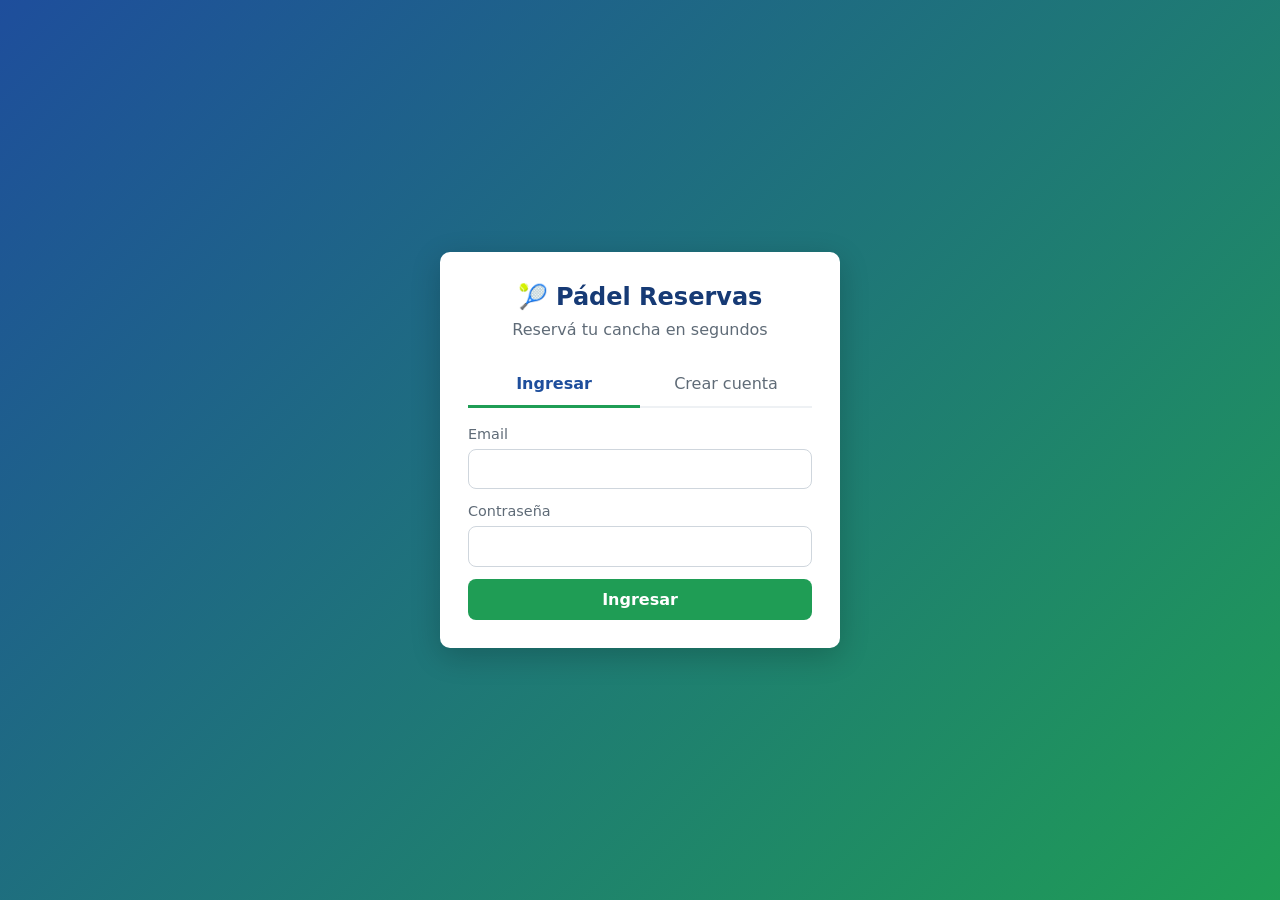
==== admin.html @ fca80073 "Frontend: sistema de reservas de pádel (HTML, CSS y JS)" ====
<!DOCTYPE html>
<html lang="es">
<head>
  <meta charset="UTF-8">
  <meta name="viewport" content="width=device-width, initial-scale=1.0">
  <title>Pádel Reservas - Panel</title>
  <link rel="stylesheet" href="css/styles.css">
</head>
<body>
  <header id="encabezado" class="encabezado"></header>

  <main class="contenedor">
    <section class="tarjeta">
      <h1>Panel de administración</h1>
      <div class="filtros">
        <label>Fecha
          <input type="date" id="fecha">
        </label>
        <button type="button" id="actualizar" class="boton">Actualizar</button>
      </div>
      <p id="mensaje" class="mensaje" hidden></p>

      <div class="tarjetas-dashboard">
        <div class="dato destacado"><span>Total recaudado</span><strong id="d-total">-</strong></div>
        <div class="dato"><span>Pagos totales</span><strong id="d-totales">-</strong><small id="d-totales-cant"></small></div>
        <div class="dato"><span>Señas cobradas</span><strong id="d-senas">-</strong><small id="d-senas-cant"></small></div>
        <div class="dato"><span>Saldos cobrados</span><strong id="d-saldos">-</strong><small id="d-saldos-cant"></small></div>
        <div class="dato alerta"><span>Pagos parciales pendientes</span><strong id="d-pendientes">-</strong><small id="d-pendientes-cant"></small></div>
        <div class="dato"><span>Retenido por cancelaciones</span><strong id="d-retenidos">-</strong><small id="d-retenidos-cant"></small></div>
      </div>

      <h2>Ingresos por cancha</h2>
      <div class="tabla-scroll">
        <table>
          <thead><tr><th>Club</th><th>Cancha</th><th>Monto</th></tr></thead>
          <tbody id="tabla-ingresos"></tbody>
        </table>
      </div>
      <p id="sin-ingresos" class="ayuda" hidden>Sin movimientos</p>
    </section>

    <section class="tarjeta">
      <h2>Reservas del día</h2>
      <div class="tabla-scroll">
        <table>
          <thead>
            <tr>
              <th>Cliente</th><th>Email</th><th>Club</th><th>Cancha</th><th>Hora</th>
              <th>Precio</th><th>Pagado</th><th>Saldo</th><th>Estado</th><th>Acciones</th>
            </tr>
          </thead>
          <tbody id="tabla-reservas"></tbody>
        </table>
      </div>
      <p id="sin-reservas" class="ayuda" hidden>No hay reservas para esta fecha.</p>
    </section>

    <section class="tarjeta angosta">
      <h2>Crear administrador</h2>
      <form id="form-admin" class="formulario">
        <label>Nombre
          <input type="text" id="admin-nombre" required>
        </label>
        <label>Email
          <input type="email" id="admin-email" required>
        </label>
        <label>Contraseña (mínimo 6 caracteres)
          <input type="password" id="admin-password" required minlength="6" autocomplete="new-password">
        </label>
        <button type="submit" class="boton">Crear administrador</button>
      </form>
      <p id="mensaje-admin" class="mensaje" hidden></p>
    </section>
  </main>

  <script src="js/config.js"></script>
  <script src="js/api.js"></script>
  <script src="js/admin.js"></script>
</body>
</html>
---- css/styles.css ----
/* css/styles.css
   Único archivo de estilos de todas las páginas (index, reservar, mis-reservas, admin).
   Colores de pádel: verde (canchas) y azul. */

/* El navegador oculta los elementos con el atributo hidden usando display: none, pero esa regla
   es muy débil: cualquier clase con display (por ejemplo .formulario { display: flex }) la pisa
   y el elemento se sigue viendo. Con !important, hidden siempre gana. */
[hidden] {
  display: none !important;
}

:root {
  --verde: #1f9d55;
  --verde-oscuro: #157a41;
  --verde-claro: #e3f6ea;
  --azul: #1e4e9c;
  --azul-oscuro: #163a75;
  --azul-claro: #e6eefb;
  --amarillo: #f4c430;
  --amarillo-claro: #fff7d6;
  --rojo: #c0392b;
  --rojo-claro: #fdecea;
  --gris: #9aa3ad;
  --gris-claro: #eef1f4;
  --texto: #1f2933;
  --texto-suave: #5f6b77;
  --fondo: #f3f6f9;
  --blanco: #ffffff;
  --radio: 10px;
  --sombra: 0 2px 10px rgba(20, 40, 70, 0.08);
}

* {
  box-sizing: border-box;
}

body {
  margin: 0;
  font-family: system-ui, -apple-system, 'Segoe UI', Roboto, Arial, sans-serif;
  color: var(--texto);
  background: var(--fondo);
  line-height: 1.45;
}

h1, h2, h3 {
  margin: 0 0 12px;
  color: var(--azul-oscuro);
}

h1 { font-size: 1.5rem; }
h2 { font-size: 1.2rem; margin-top: 8px; }
h3 { font-size: 1.05rem; }

a { color: var(--azul); }

/* ---------- Encabezado ---------- */

.encabezado {
  display: flex;
  flex-wrap: wrap;
  align-items: center;
  gap: 12px 24px;
  padding: 12px 24px;
  background: var(--azul);
  color: var(--blanco);
}

.encabezado .marca {
  font-weight: 700;
  font-size: 1.1rem;
}

.encabezado nav {
  display: flex;
  gap: 16px;
}

.encabezado nav a {
  color: var(--blanco);
  text-decoration: none;
  opacity: 0.85;
  padding-bottom: 2px;
}

.encabezado nav a.activo,
.encabezado nav a:hover {
  opacity: 1;
  border-bottom: 2px solid var(--amarillo);
}

.encabezado .derecha {
  margin-left: auto;
  display: flex;
  align-items: center;
  gap: 12px;
}

/* ---------- Estructura ---------- */

.contenedor {
  max-width: 1200px;
  margin: 0 auto;
  padding: 24px 16px;
  display: flex;
  flex-direction: column;
  gap: 20px;
}

.tarjeta {
  background: var(--blanco);
  border-radius: var(--radio);
  box-shadow: var(--sombra);
  padding: 20px;
}

.tarjeta.angosta {
  max-width: 480px;
}

.dos-columnas {
  display: grid;
  grid-template-columns: 1fr 340px;
  gap: 20px;
  align-items: start;
}

/* ---------- Formularios ---------- */

.formulario {
  display: flex;
  flex-direction: column;
  gap: 12px;
}

label {
  display: flex;
  flex-direction: column;
  gap: 4px;
  font-size: 0.9rem;
  color: var(--texto-suave);
}

input, select {
  font: inherit;
  padding: 9px 10px;
  border: 1px solid #cfd6dd;
  border-radius: 8px;
  background: var(--blanco);
  color: var(--texto);
}

input:focus, select:focus {
  outline: 2px solid var(--verde);
  border-color: var(--verde);
}

.filtros {
  display: flex;
  flex-wrap: wrap;
  align-items: flex-end;
  gap: 12px;
  margin-bottom: 12px;
}

.fila {
  display: grid;
  grid-template-columns: 1fr 1fr;
  gap: 12px;
}

fieldset {
  border: 1px solid #dde3e9;
  border-radius: 8px;
  margin: 12px 0;
  padding: 8px 12px 12px;
}

fieldset label {
  flex-direction: row;
  align-items: center;
  gap: 8px;
  color: var(--texto);
}

/* ---------- Botones ---------- */

.boton {
  font: inherit;
  font-weight: 600;
  padding: 9px 16px;
  border: none;
  border-radius: 8px;
  background: var(--verde);
  color: var(--blanco);
  cursor: pointer;
}

.boton:hover { background: var(--verde-oscuro); }

.boton:disabled {
  background: var(--gris);
  cursor: not-allowed;
}

.boton.secundario {
  background: var(--blanco);
  color: var(--azul);
  border: 1px solid var(--azul);
}

.boton.secundario:hover { background: var(--azul-claro); }

.boton.peligro { background: var(--rojo); }
.boton.peligro:hover { background: #9e2e23; }

.boton.chico {
  padding: 5px 10px;
  font-size: 0.85rem;
}

.boton.ancho { width: 100%; }

/* ---------- Mensajes ---------- */

.mensaje {
  padding: 10px 12px;
  border-radius: 8px;
  margin: 8px 0;
  font-size: 0.95rem;
}

.mensaje.error { background: var(--rojo-claro); color: var(--rojo); }
.mensaje.exito { background: var(--verde-claro); color: var(--verde-oscuro); }
.mensaje.aviso { background: var(--amarillo-claro); color: #7a5b00; }

.ayuda {
  color: var(--texto-suave);
  font-size: 0.9rem;
}

/* ---------- Login ---------- */

.pagina-login {
  min-height: 100vh;
  display: flex;
  align-items: center;
  justify-content: center;
  padding: 16px;
  background: linear-gradient(135deg, var(--azul) 0%, var(--verde) 100%);
}

.caja-login {
  width: 100%;
  max-width: 400px;
  background: var(--blanco);
  border-radius: var(--radio);
  box-shadow: 0 8px 30px rgba(0, 0, 0, 0.2);
  padding: 28px;
}

.caja-login h1 {
  text-align: center;
  margin-bottom: 4px;
}

.subtitulo {
  text-align: center;
  color: var(--texto-suave);
  margin: 0 0 20px;
}

.pestanas {
  display: grid;
  grid-template-columns: 1fr 1fr;
  margin-bottom: 16px;
  border-bottom: 2px solid var(--gris-claro);
}

.pestana {
  font: inherit;
  padding: 10px;
  border: none;
  background: none;
  color: var(--texto-suave);
  cursor: pointer;
  border-bottom: 3px solid transparent;
  margin-bottom: -2px;
}

.pestana.activa {
  color: var(--azul);
  font-weight: 600;
  border-bottom-color: var(--verde);
}

/* ---------- Tablas ---------- */

.tabla-scroll {
  overflow-x: auto; /* en celulares la tabla se desliza de costado */
}

table {
  width: 100%;
  border-collapse: collapse;
  font-size: 0.92rem;
}

th, td {
  padding: 8px 10px;
  text-align: left;
  border-bottom: 1px solid var(--gris-claro);
  white-space: nowrap;
}

thead th {
  background: var(--azul-claro);
  color: var(--azul-oscuro);
}

tr.cancelada td {
  color: var(--gris);
  text-decoration: line-through;
}

tr.cancelada td:nth-last-child(-n+2) {
  text-decoration: none; /* el estado y las acciones no van tachados */
}

td.acciones .boton + .boton {
  margin-left: 6px;
}

.estado {
  display: inline-block;
  padding: 2px 8px;
  border-radius: 999px;
  font-size: 0.8rem;
  font-weight: 600;
}

.estado.activa { background: var(--verde-claro); color: var(--verde-oscuro); }
.estado.cancelada { background: var(--gris-claro); color: var(--texto-suave); }

/* ---------- Grilla de turnos ---------- */

.grilla th, .grilla td {
  text-align: center;
  padding: 4px;
}

.grilla thead th small {
  font-weight: 400;
}

.grilla tbody th {
  color: var(--azul-oscuro);
}

.turno {
  font: inherit;
  font-size: 0.85rem;
  width: 100%;
  min-width: 90px;
  padding: 8px 6px;
  border: none;
  border-radius: 6px;
  cursor: pointer;
}

.turno.libre { background: var(--verde-claro); color: var(--verde-oscuro); }
.turno.libre:hover { background: var(--verde); color: var(--blanco); }
.turno.ocupado { background: var(--gris-claro); color: var(--gris); cursor: not-allowed; }
.turno.en-carrito { background: var(--azul); color: var(--blanco); font-weight: 600; }

.referencias {
  display: flex;
  flex-wrap: wrap;
  gap: 16px;
  font-size: 0.85rem;
  color: var(--texto-suave);
  margin-bottom: 8px;
}

.muestra {
  display: inline-block;
  width: 14px;
  height: 14px;
  border-radius: 3px;
  vertical-align: middle;
}

.muestra.libre { background: var(--verde-claro); border: 1px solid var(--verde); }
.muestra.ocupado { background: var(--gris-claro); border: 1px solid var(--gris); }
.muestra.en-carrito { background: var(--azul); }

/* ---------- Carrito ---------- */

.carrito {
  position: sticky;
  top: 16px;
}

.lista-carrito {
  list-style: none;
  padding: 0;
  margin: 0;
}

.lista-carrito li {
  display: flex;
  justify-content: space-between;
  align-items: center;
  gap: 8px;
  padding: 8px 0;
  border-bottom: 1px solid var(--gris-claro);
  font-size: 0.9rem;
}

.resumen {
  display: grid;
  grid-template-columns: 1fr auto;
  gap: 6px;
  margin: 12px 0;
}

.resumen dt { color: var(--texto-suave); }
.resumen dd { margin: 0; font-weight: 600; text-align: right; }

.pago {
  margin-top: 16px;
  padding-top: 16px;
  border-top: 2px dashed var(--gris-claro);
}

.confirmacion {
  border-left: 6px solid var(--verde);
}

.totales {
  font-weight: 600;
}

/* ---------- Dashboard ---------- */

.tarjetas-dashboard {
  display: grid;
  grid-template-columns: repeat(auto-fit, minmax(180px, 1fr));
  gap: 12px;
  margin: 16px 0 20px;
}

.dato {
  display: flex;
  flex-direction: column;
  gap: 4px;
  padding: 14px;
  border-radius: var(--radio);
  background: var(--azul-claro);
}

.dato span { font-size: 0.85rem; color: var(--texto-suave); }
.dato strong { font-size: 1.3rem; color: var(--azul-oscuro); }
.dato small { color: var(--texto-suave); }

.dato.destacado { background: var(--verde); }
.dato.destacado span, .dato.destacado strong { color: var(--blanco); }

.dato.alerta { background: var(--amarillo-claro); }

/* ---------- Responsive ---------- */

@media (max-width: 860px) {
  .dos-columnas {
    grid-template-columns: 1fr;
  }

  .carrito {
    position: static;
  }

  .encabezado .derecha {
    margin-left: 0;
  }
}
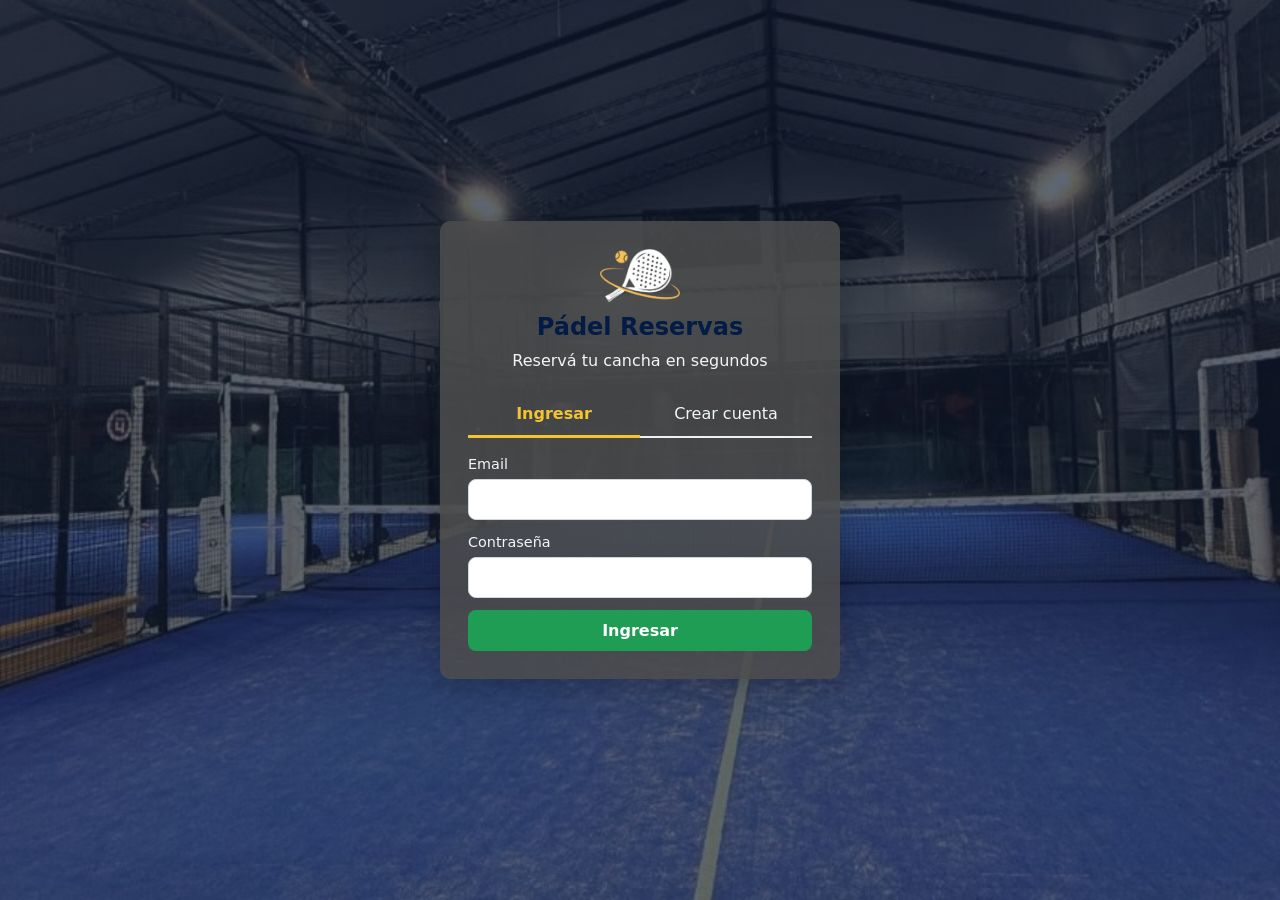
==== commit cc6447d4: "Admin: seccion Configuracion separada del Panel (horarios y crear admin)" ====
--- a/admin.html
+++ b/admin.html
@@ -10,6 +10,7 @@
   <header id="encabezado" class="encabezado"></header>
 
   <main class="contenedor">
+      <div id="vista-panel" class="vista">
     <section class="tarjeta">
       <h1>Panel de administración</h1>
       <div class="filtros">
@@ -53,6 +54,22 @@
         </table>
       </div>
       <p id="sin-reservas" class="ayuda" hidden>No hay reservas para esta fecha.</p>
+    </section>   
+  </div>
+
+    <div id="vista-config" class="vista" hidden>
+    <section class="tarjeta angosta">
+      <h2>Horarios de turnos</h2>
+      <p class="ayuda">Los turnos duran 90 minutos. Los cambios se ven al instante en la grilla de reservas.</p>
+      <ul id="lista-horarios" class="lista-carrito"></ul>
+      <p id="sin-horarios" class="ayuda" hidden>No hay horarios cargados.</p>
+      <form id="form-horario" class="filtros">
+        <label>Nuevo horario
+          <input type="time" id="nuevo-horario" required>
+        </label>
+        <button type="submit" class="boton">Agregar horario</button>
+      </form>
+      <p id="mensaje-horarios" class="mensaje" hidden></p>
     </section>
 
     <section class="tarjeta angosta">
@@ -71,10 +88,11 @@
       </form>
       <p id="mensaje-admin" class="mensaje" hidden></p>
     </section>
+  </div>
   </main>
 
   <script src="js/config.js"></script>
   <script src="js/api.js"></script>
   <script src="js/admin.js"></script>
 </body>
-</html>
+</html>
--- a/css/styles.css
+++ b/css/styles.css
@@ -1,6 +1,5 @@
 /* css/styles.css
-   Único archivo de estilos de todas las páginas (index, reservar, mis-reservas, admin).
-   Colores de pádel: verde (canchas) y azul. */
+
 
 /* El navegador oculta los elementos con el atributo hidden usando display: none, pero esa regla
    es muy débil: cualquier clase con display (por ejemplo .formulario { display: flex }) la pisa
@@ -14,7 +13,7 @@
   --verde-oscuro: #157a41;
   --verde-claro: #e3f6ea;
   --azul: #1e4e9c;
-  --azul-oscuro: #163a75;
+  --azul-oscuro: #021c46;
   --azul-claro: #e6eefb;
   --amarillo: #f4c430;
   --amarillo-claro: #fff7d6;
@@ -22,7 +21,7 @@
   --rojo-claro: #fdecea;
   --gris: #9aa3ad;
   --gris-claro: #eef1f4;
-  --texto: #1f2933;
+  --texto: #021c46;
   --texto-suave: #5f6b77;
   --fondo: #f3f6f9;
   --blanco: #ffffff;
@@ -240,19 +239,32 @@
 
 /* ---------- Login ---------- */
 
+.caja-login label,
+.caja-login .subtitulo,
+.caja-login .pestana {
+  color: #f3f6f9;
+}
+.caja-login .pestana.activa {
+  color: #f4c430;
+}
+
 .pagina-login {
   min-height: 100vh;
   display: flex;
   align-items: center;
   justify-content: center;
   padding: 16px;
-  background: linear-gradient(135deg, var(--azul) 0%, var(--verde) 100%);
-}
+  background: 
+  linear-gradient(rgba(20, 33, 61, 0.55), rgba(20, 33, 61, 0.55)),
+    url('../imagen/fondopadel.jpeg') 
+    center / cover no-repeat;
+}
+
 
 .caja-login {
   width: 100%;
   max-width: 400px;
-  background: var(--blanco);
+  background: rgba(77, 77, 77, 0.85);
   border-radius: var(--radio);
   box-shadow: 0 8px 30px rgba(0, 0, 0, 0.2);
   padding: 28px;
@@ -281,16 +293,14 @@
   padding: 10px;
   border: none;
   background: none;
-  color: var(--texto-suave);
   cursor: pointer;
   border-bottom: 3px solid transparent;
   margin-bottom: -2px;
 }
 
 .pestana.activa {
-  color: var(--azul);
   font-weight: 600;
-  border-bottom-color: var(--verde);
+  border-bottom-color: #f4c430;
 }
 
 /* ---------- Tablas ---------- */
@@ -338,7 +348,6 @@
   font-weight: 600;
 }
 
-.estado.activa { background: var(--verde-claro); color: var(--verde-oscuro); }
 .estado.cancelada { background: var(--gris-claro); color: var(--texto-suave); }
 
 /* ---------- Grilla de turnos ---------- */
@@ -367,8 +376,6 @@
   cursor: pointer;
 }
 
-.turno.libre { background: var(--verde-claro); color: var(--verde-oscuro); }
-.turno.libre:hover { background: var(--verde); color: var(--blanco); }
 .turno.ocupado { background: var(--gris-claro); color: var(--gris); cursor: not-allowed; }
 .turno.en-carrito { background: var(--azul); color: var(--blanco); font-weight: 600; }
 
@@ -465,8 +472,6 @@
 .dato.destacado { background: var(--verde); }
 .dato.destacado span, .dato.destacado strong { color: var(--blanco); }
 
-.dato.alerta { background: var(--amarillo-claro); }
-
 /* ---------- Responsive ---------- */
 
 @media (max-width: 860px) {
@@ -482,3 +487,158 @@
     margin-left: 0;
   }
 }
+/* Logo del login */
+.logo-login {
+  display: block;
+  width: 80px;
+  height: auto;
+  margin: 0 auto 8px;
+}
+
+/* Logo de la barra superior */
+.marca {
+  display: flex;
+  align-items: center;
+  gap: 10px;
+}
+.logo-encabezado {
+  height: 40px;
+  width: auto;
+}
+
+/* Pagina cliente */
+
+/* Fondo: la foto de la cancha */
+body:not(.pagina-login) {
+  background:
+    linear-gradient(rgba(10, 20, 40, 0.85), rgba(10, 20, 40, 0.85)),
+    url('../imagen/fondopadel.jpeg') center / cover fixed;
+}
+
+/* Barra superior: oscura y semitransparente, como el recuadro del login */
+.encabezado {
+  background: rgba(10, 20, 40, 0.8);
+  backdrop-filter: blur(8px);
+  border-bottom: 1px solid rgba(255, 255, 255, 0.1);
+}
+
+/* Tarjetas: mismo gris translúcido que el recuadro del login */
+.tarjeta {
+  background: rgba(77, 77, 77, 0.85);
+  color: #e8edf3;
+  border: 1px solid rgba(255, 255, 255, 0.08);
+  box-shadow: 0 8px 30px rgba(0, 0, 0, 0.25);
+}
+.tarjeta h1 { color: #f4c430; }
+.tarjeta h2,
+.tarjeta h3 { color: #f3f6f9; }
+.tarjeta a { color: #f4c430; }
+
+/* Textos secundarios en gris claro */
+.tarjeta label,
+.tarjeta .ayuda,
+.referencias,
+.resumen dt { color: #c9d1db; }
+fieldset { border-color: rgba(255, 255, 255, 0.2); }
+.tarjeta fieldset label { color: #e8edf3; }
+
+/* Tablas */
+th, td { border-bottom-color: rgba(255, 255, 255, 0.12); }
+thead th {
+  background: rgba(255, 255, 255, 0.08);
+  color: #ffffff;
+}
+tr.cancelada td { color: #8a94a0; }
+.estado.cancelada {
+  background: rgba(255, 255, 255, 0.1);
+  color: #c9d1db;
+}
+
+/* Grilla de turnos */
+.grilla tbody th { color: #e8edf3; }
+.turno.libre { background: #3b4c69; color: #ffffff; }
+.turno.libre:hover { background: var(--verde-oscuro); }
+.turno.ocupado { background: rgba(255, 255, 255, 0.08); color: #8a94a0; }
+.turno.en-carrito { background: var(--verde); color: #ffffff; }
+.muestra.libre { background: #3b4c69; border-color: #3b4c69; }
+.muestra.ocupado { background: rgba(255, 255, 255, 0.15); border-color: #8a94a0; }
+.muestra.en-carrito { background: var(--verde); }
+
+/* Carrito */
+.lista-carrito li { border-bottom-color: rgba(255, 255, 255, 0.12); }
+.pago { border-top-color: rgba(255, 255, 255, 0.25); }
+
+/* Botón secundario (Cerrar sesión, Volver, Cerrar) */
+.boton.secundario {
+  background: transparent;
+  color: #f3f6f9;
+  border: 1px solid rgba(255, 255, 255, 0.6);
+}
+.boton.secundario:hover { background: rgba(255, 255, 255, 0.1); }
+
+/* Tarjetas del panel del administrador */
+.dato { background: rgba(255, 255, 255, 0.08); }
+.dato span,
+.dato small { color: #c9d1db; }
+.dato strong { color: #ffffff; }
+
+/* ---------- Ajustes del panel del administrador ---------- */
+
+/* 1. Más ancho para la página, así la tabla "Reservas del día" muestra los botones completos */
+.contenedor {
+  max-width: 1320px;
+}
+
+/* 2. Etiquetas de estado con el mismo estilo translúcido que el resto */
+.estado.activa {
+  background: rgba(31, 157, 85, 0.25);
+  color: #8be0ad;
+}
+
+/* 3. "Pagos parciales pendientes" sin tanto amarillo */
+.dato.alerta {
+  background: rgba(255, 255, 255, 0.08);
+  border-left: 4px solid #f4c430;
+}
+.dato.alerta strong {
+  color: #ffffff;
+}
+
+/* 4. Fondo oscuro de respaldo, por si la página es más larga que la pantalla */
+html {
+  background: #0a1428;
+}
+
+[hidden] { display: none !important; }
+
+header a.activo {
+  font-weight: bold;
+  text-decoration: underline;
+}
+
+/* Cada caja (Panel / Configuración) separa sus tarjetas con 20px, igual que .contenedor */
+.vista {
+  display: flex;
+  flex-direction: column;
+  gap: 20px;
+}
+
+/* Configuración del admin: Horarios y Crear administrador uno al lado del otro */
+#vista-config {
+  display: grid;                    /* la caja pasa a ser una grilla en vez de una columna */
+  grid-template-columns: 1fr 1fr;   /* 2 columnas del mismo ancho (1fr = una parte del espacio libre) */
+  align-items: start;               /* cada tarjeta ocupa solo su alto: no se estira para igualar a la otra */
+}
+
+/* Las tarjetas "angostas" tienen un ancho máximo de 480px (línea 115).
+   Acá se lo sacamos para que cada una llene su columna. */
+#vista-config .tarjeta.angosta {
+  max-width: none;
+}
+
+/* En pantallas chicas (celular) no entran dos columnas: vuelven a quedar una debajo de la otra */
+@media (max-width: 860px) {
+  #vista-config {
+    grid-template-columns: 1fr;     /* 1 sola columna */
+  }
+}
